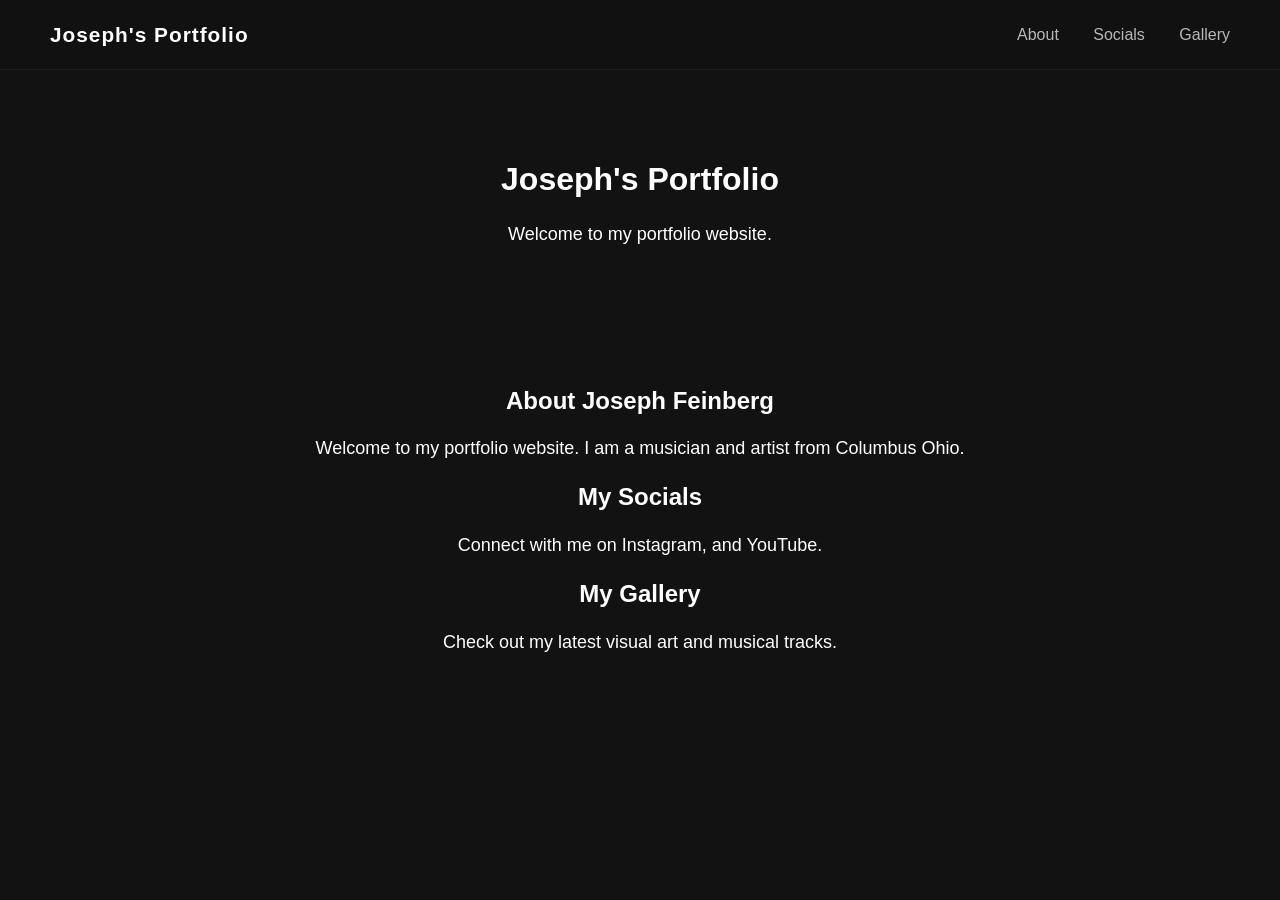
==== index.html @ b3c76bc2 "Add files via upload" ====
<!DOCTYPE html>
<html lang="en">
<head>
    <meta charset="UTF-8">
    <meta name="viewport" content="width=device-width, initial-scale=1.0">
    <title>Joseph's Portfolio</title>
    <style>
        html {
            scroll-behavior: smooth;
        }

        body {
            background-color: #121212;
            color: #ffffff;
            font-family: 'Segoe UI', Tahoma, Geneva, Verdana, sans-serif;
            margin: 0;
            padding: 40px;
            text-align: center;
        }

        h1 {color: #ffffff}
        p {font-size: 18px; line-height: 1.6;}
        
        .bg-video {
            position: fixed;
            top: 0;
            left: 0;
            width: 100%;
            height: 100%;
            object-fit: cover;
            z-index: -1;
        }
        .content {
            position: relative;
            z-index: 1;
            padding-top: 100px;
        }
        /*  NAVBAR CONTAINER */
        .navbar {
            position: fixed;            /* Keep it pinned to the top of the screen while scrolling */
            top: 0;
            left: 0;
            width: 100%;
            height: 70px;               /* Give the bar a consistent height */
            display: flex;
            justify-content: space-between; /* Pushes the logo to the left, links to the right */
            align-items: center;
            padding: 0 50px;            /* Adds space on the outer left/right edges */
            box-sizing: border-box;     /* Keeps the padding from throwing off the 100% width */
            z-index: 100;               /* Ensures it floats safely above everything (even your content) */
        /*  Frosted Glass Effect */
            background: rgba(18, 18, 18, 0.7); 
            backdrop-filter: blur(10px); 
            -webkit-backdrop-filter: blur(10px); /* For Safari compatibility */
            border-bottom: 1px solid rgba(255, 255, 255, 0.05); /* Subtle dividing line */
        }
        
        .logo {
            font-size: 1.3rem;
            font-weight: 700;
            letter-spacing: 1px;
            color: #ffffff;
            text-decoration: none; /* Removes the default link underline */
            transition: color 0.3s ease;
        }
        .logo:hover {
            color: #f57411; /* Turns red when hovered, signaling it is clickable! */
        }
        .nav-links a {
            color: rgba(255, 255, 255, 0.7); /* Slightly dimmed so hover stands out */
            text-decoration: none;
            font-weight: 500;
            margin-left: 30px;          /* Space between each link */
            font-size: 1rem;
            transition: all 0.3s ease;  /* Smooth hover transition */
            position: relative;
        }

        .nav-links a:hover {
            color: #ffd53e;             /* Hover accent color */
        }

        .nav-links a::after {
            content: '';
            position: absolute;
            width: 0;
            height: 2px;
            bottom: -5px;
            left: 0;
            background-color: #8a530f;
            transition: width 0.3s ease;
        }

        .nav-links a:hover::after {
            width: 100%;                /* Underline expands from left to right on hover! */
        }

        @media (max-width: 600px) {
            .navbar {
                padding: 0 20px;        /* Shrink padding on small screens */
            }
            .logo {
                font-size: 1.1rem;      /* Make logo slightly smaller */
            }
            .nav-links a {
                margin-left: 15px;      /* Bring links closer together */
                font-size: 0.9rem;
            }
        }
    </style>
</head>

<body>
  <video autoplay muted loop playsinline class="bg-video">
    <source src="Images/Background1.mp4" type="video/mp4">
    <source src="Images/Background1.mov" type="video/quicktime">
    Your browser does not support the video tag.
  </video>

  <header class="navbar">
    <div class="logo">Joseph's Portfolio</div>
    <nav class="nav-links">
        <a href="#About">About</a>
        <a href="#Socials">Socials</a>
        <a href="#Gallery">Gallery</a>
    </nav>
  </header>
  
  <div class="content">
      <h1>Joseph's Portfolio</h1>
      <p>Welcome to my portfolio website.</p>
  </div>
  
<div class="content" id="top">

    <!-- About Section -->
    <section id="About">
        <h2>About Joseph Feinberg</h2>
        <p>Welcome to my portfolio website. I am a musician and artist from Columbus Ohio.</p>
    </section>

    <!-- Socials Section -->
    <section id="Socials">
        <h2>My Socials</h2>
        <p>Connect with me on Instagram, and YouTube.</p>
        <!-- Your social links/icons will go here! -->
    </section>

    <!-- Gallery Section -->
    <section id="Gallery">
        <h2>My Gallery</h2>
        <p>Check out my latest visual art and musical tracks.</p>
        <!-- Your art grid and music players will go here! -->
    </section>

</div>

</body>
</html>
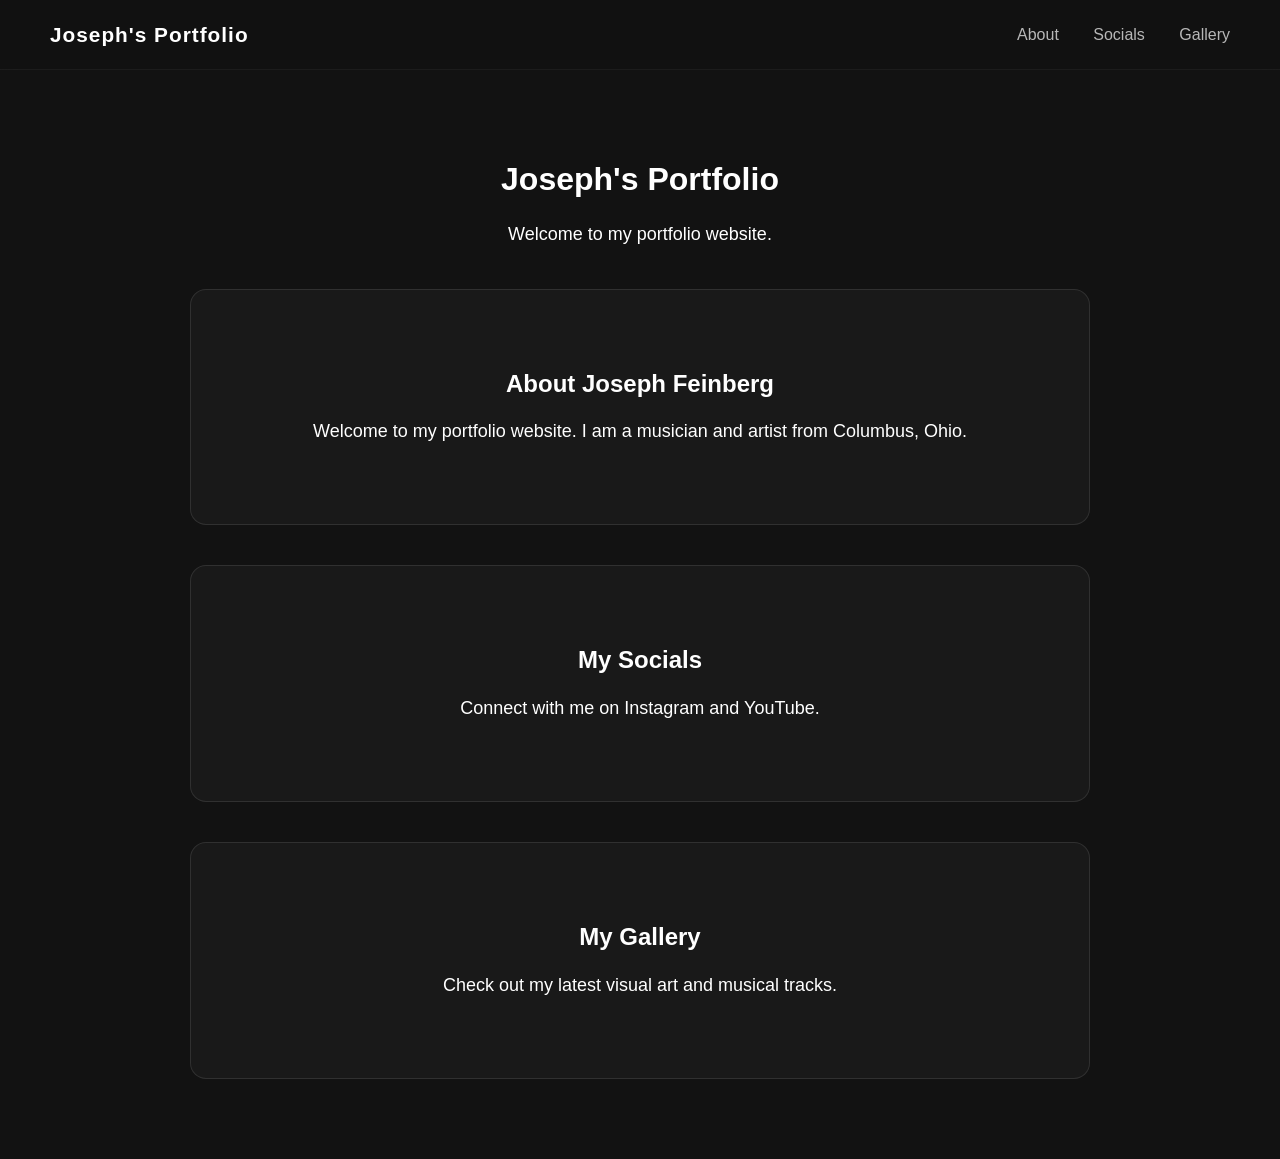
==== commit 738b09eb: "Add files via upload" ====
--- a/index.html
+++ b/index.html
@@ -4,11 +4,11 @@
     <meta charset="UTF-8">
     <meta name="viewport" content="width=device-width, initial-scale=1.0">
     <title>Joseph's Portfolio</title>
+    
+    <!--1. This pulls the styled navbar layout from your navbar.css file -->
+    <link rel="stylesheet" href="navbar.css">
+
     <style>
-        html {
-            scroll-behavior: smooth;
-        }
-
         body {
             background-color: #121212;
             color: #ffffff;
@@ -18,8 +18,8 @@
             text-align: center;
         }
 
-        h1 {color: #ffffff}
-        p {font-size: 18px; line-height: 1.6;}
+        h1 { color: #ffffff; }
+        p { font-size: 18px; line-height: 1.6; }
         
         .bg-video {
             position: fixed;
@@ -30,130 +30,68 @@
             object-fit: cover;
             z-index: -1;
         }
+
         .content {
             position: relative;
             z-index: 1;
-            padding-top: 100px;
-        }
-        /*  NAVBAR CONTAINER */
-        .navbar {
-            position: fixed;            /* Keep it pinned to the top of the screen while scrolling */
-            top: 0;
-            left: 0;
-            width: 100%;
-            height: 70px;               /* Give the bar a consistent height */
-            display: flex;
-            justify-content: space-between; /* Pushes the logo to the left, links to the right */
-            align-items: center;
-            padding: 0 50px;            /* Adds space on the outer left/right edges */
-            box-sizing: border-box;     /* Keeps the padding from throwing off the 100% width */
-            z-index: 100;               /* Ensures it floats safely above everything (even your content) */
-        /*  Frosted Glass Effect */
-            background: rgba(18, 18, 18, 0.7); 
-            backdrop-filter: blur(10px); 
-            -webkit-backdrop-filter: blur(10px); /* For Safari compatibility */
-            border-bottom: 1px solid rgba(255, 255, 255, 0.05); /* Subtle dividing line */
-        }
-        
-        .logo {
-            font-size: 1.3rem;
-            font-weight: 700;
-            letter-spacing: 1px;
-            color: #ffffff;
-            text-decoration: none; /* Removes the default link underline */
-            transition: color 0.3s ease;
-        }
-        .logo:hover {
-            color: #f57411; /* Turns red when hovered, signaling it is clickable! */
-        }
-        .nav-links a {
-            color: rgba(255, 255, 255, 0.7); /* Slightly dimmed so hover stands out */
-            text-decoration: none;
-            font-weight: 500;
-            margin-left: 30px;          /* Space between each link */
-            font-size: 1rem;
-            transition: all 0.3s ease;  /* Smooth hover transition */
-            position: relative;
+            padding-top: 100px; /* Gives the navbar breathing room */
+            max-width: 900px;
+            margin: 0 auto;
         }
 
-        .nav-links a:hover {
-            color: #ffd53e;             /* Hover accent color */
+        /* Styling for your section cards */
+        section {
+            padding: 60px 20px;
+            background: rgba(30, 30, 30, 0.6);
+            border-radius: 16px;
+            margin: 40px 0;
+            border: 1px solid rgba(255, 255, 255, 0.1);
         }
 
-        .nav-links a::after {
-            content: '';
-            position: absolute;
-            width: 0;
-            height: 2px;
-            bottom: -5px;
-            left: 0;
-            background-color: #8a530f;
-            transition: width 0.3s ease;
-        }
-
-        .nav-links a:hover::after {
-            width: 100%;                /* Underline expands from left to right on hover! */
-        }
-
-        @media (max-width: 600px) {
-            .navbar {
-                padding: 0 20px;        /* Shrink padding on small screens */
-            }
-            .logo {
-                font-size: 1.1rem;      /* Make logo slightly smaller */
-            }
-            .nav-links a {
-                margin-left: 15px;      /* Bring links closer together */
-                font-size: 0.9rem;
-            }
-        }
+        html { scroll-behavior: smooth; }
     </style>
 </head>
 
 <body>
-  <video autoplay muted loop playsinline class="bg-video">
-    <source src="Images/Background1.mp4" type="video/mp4">
-    <source src="Images/Background1.mov" type="video/quicktime">
-    Your browser does not support the video tag.
-  </video>
+    <video autoplay muted loop playsinline class="bg-video">
+        <source src="Images/Background1.mp4" type="video/mp4">
+        <source src="Images/Background1.mov" type="video/quicktime">
+        Your browser does not support the video tag.
+    </video>
 
-  <header class="navbar">
-    <div class="logo">Joseph's Portfolio</div>
-    <nav class="nav-links">
-        <a href="#About">About</a>
-        <a href="#Socials">Socials</a>
-        <a href="#Gallery">Gallery</a>
-    </nav>
-  </header>
+    <!-- 📍 The dynamic navbar placeholder -->
+    <div id="navbar-placeholder"></div>
+
+    <!-- 📝 Main Content Container (Opened Once) -->
+    <div class="content" id="top">
   
-  <div class="content">
-      <h1>Joseph's Portfolio</h1>
-      <p>Welcome to my portfolio website.</p>
+    <h1>Joseph's Portfolio</h1>
+    <p>Welcome to my portfolio website.</p>
+  
+      <!-- About Section (capitalized 'About' to match your navbar link!) -->
+      <section id="About">
+          <h2>About Joseph Feinberg</h2>
+          <p>Welcome to my portfolio website. I am a musician and artist from Columbus, Ohio.</p>
+      </section>
+
+      <!-- Socials Section (capitalized 'Socials' to match navbar link!) -->
+      <section id="Socials">
+          <h2>My Socials</h2>
+          <p>Connect with me on Instagram and YouTube.</p>
+          <!-- Your social links/icons will go here! -->
+      </section>
+
+      <!-- Gallery Section (capitalized 'Gallery' to match navbar link!) -->
+      <section id="Gallery">
+          <h2>My Gallery</h2>
+          <p>Check out my latest visual art and musical tracks.</p>
+          <!-- Your art grid and music players will go here! -->
+      </section>
+
   </div>
-  
-<div class="content" id="top">
 
-    <!-- About Section -->
-    <section id="About">
-        <h2>About Joseph Feinberg</h2>
-        <p>Welcome to my portfolio website. I am a musician and artist from Columbus Ohio.</p>
-    </section>
-
-    <!-- Socials Section -->
-    <section id="Socials">
-        <h2>My Socials</h2>
-        <p>Connect with me on Instagram, and YouTube.</p>
-        <!-- Your social links/icons will go here! -->
-    </section>
-
-    <!-- Gallery Section -->
-    <section id="Gallery">
-        <h2>My Gallery</h2>
-        <p>Check out my latest visual art and musical tracks.</p>
-        <!-- Your art grid and music players will go here! -->
-    </section>
-
-</div>
+    <!-- 🚀 JavaScript to pull in your navbar -->
+    <script src="navbar.js"></script>
 
 </body>
 </html>
--- a/navbar.css
+++ b/navbar.css
@@ -0,0 +1,71 @@
+.navbar {
+            position: fixed;            /* Keep it pinned to the top of the screen while scrolling */
+            top: 0;
+            left: 0;
+            width: 100%;
+            height: 70px;               /* Give the bar a consistent height */
+            display: flex;
+            justify-content: space-between; /* Pushes the logo to the left, links to the right */
+            align-items: center;
+            padding: 0 50px;            /* Adds space on the outer left/right edges */
+            box-sizing: border-box;     /* Keeps the padding from throwing off the 100% width */
+            z-index: 100;               /* Ensures it floats safely above everything (even your content) */
+        /*  Frosted Glass Effect */
+            background: rgba(18, 18, 18, 0.7); 
+            backdrop-filter: blur(10px); 
+            -webkit-backdrop-filter: blur(10px); /* For Safari compatibility */
+            border-bottom: 1px solid rgba(255, 255, 255, 0.05); /* Subtle dividing line */
+        }
+        
+        .logo {
+            font-size: 1.3rem;
+            font-weight: 700;
+            letter-spacing: 1px;
+            color: #ffffff;
+            text-decoration: none; /* Removes the default link underline */
+            transition: color 0.3s ease;
+        }
+        .logo:hover {
+            color: #f57411; /* Turns red when hovered, signaling it is clickable! */
+        }
+        .nav-links a {
+            color: rgba(255, 255, 255, 0.7); /* Slightly dimmed so hover stands out */
+            text-decoration: none;
+            font-weight: 500;
+            margin-left: 30px;          /* Space between each link */
+            font-size: 1rem;
+            transition: all 0.3s ease;  /* Smooth hover transition */
+            position: relative;
+        }
+
+        .nav-links a:hover {
+            color: #ffd53e;             /* Hover accent color */
+        }
+
+        .nav-links a::after {
+            content: '';
+            position: absolute;
+            width: 0;
+            height: 2px;
+            bottom: -5px;
+            left: 0;
+            background-color: #8a530f;
+            transition: width 0.3s ease;
+        }
+
+        .nav-links a:hover::after {
+            width: 100%;                /* Underline expands from left to right on hover! */
+        }
+
+        @media (max-width: 600px) {
+            .navbar {
+                padding: 0 20px;        /* Shrink padding on small screens */
+            }
+            .logo {
+                font-size: 1.1rem;      /* Make logo slightly smaller */
+            }
+            .nav-links a {
+                margin-left: 15px;      /* Bring links closer together */
+                font-size: 0.9rem;
+            }
+        }
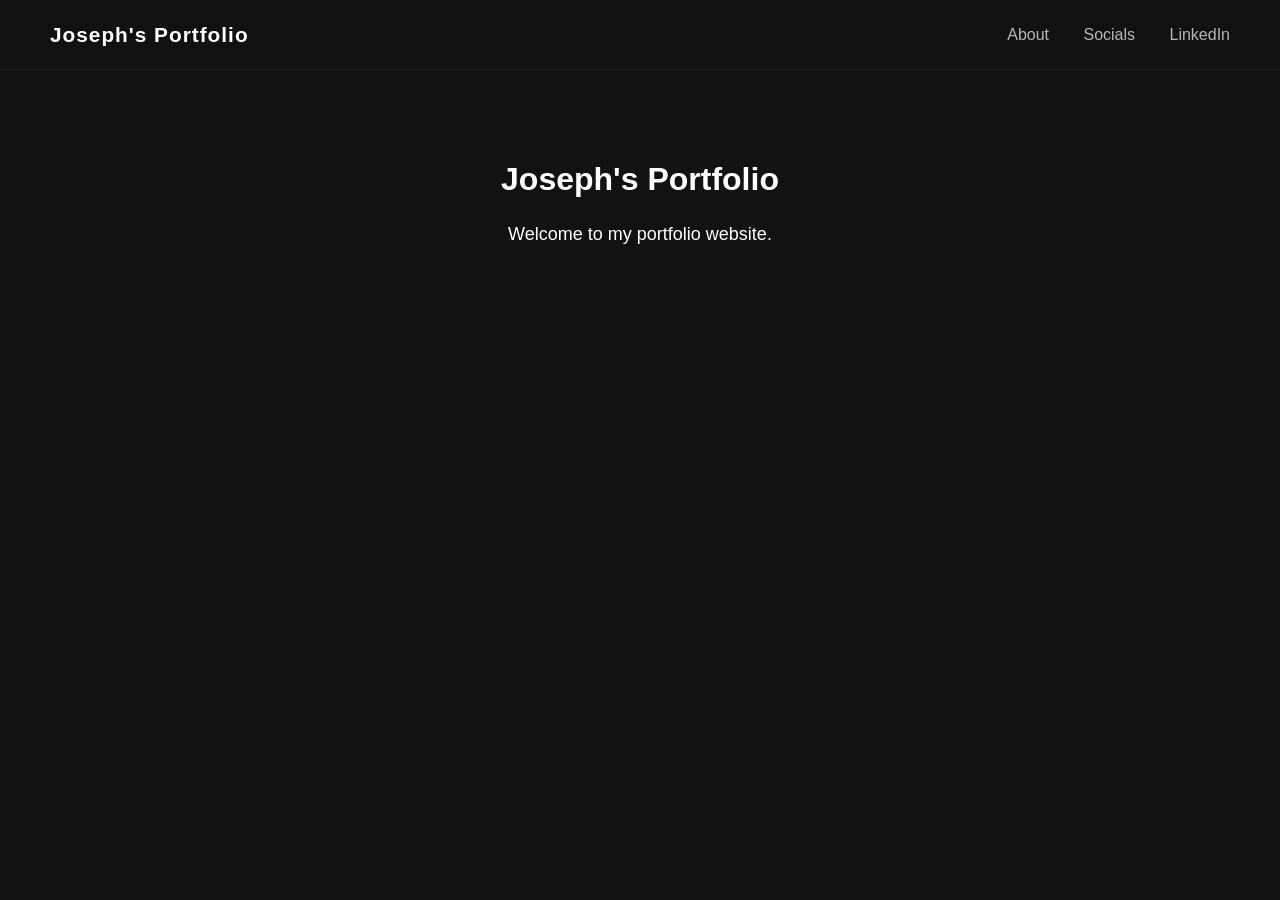
==== commit 6d2c85b3: "Add files via upload" ====
--- a/index.html
+++ b/index.html
@@ -67,26 +67,6 @@
   
     <h1>Joseph's Portfolio</h1>
     <p>Welcome to my portfolio website.</p>
-  
-      <!-- About Section (capitalized 'About' to match your navbar link!) -->
-      <section id="About">
-          <h2>About Joseph Feinberg</h2>
-          <p>Welcome to my portfolio website. I am a musician and artist from Columbus, Ohio.</p>
-      </section>
-
-      <!-- Socials Section (capitalized 'Socials' to match navbar link!) -->
-      <section id="Socials">
-          <h2>My Socials</h2>
-          <p>Connect with me on Instagram and YouTube.</p>
-          <!-- Your social links/icons will go here! -->
-      </section>
-
-      <!-- Gallery Section (capitalized 'Gallery' to match navbar link!) -->
-      <section id="Gallery">
-          <h2>My Gallery</h2>
-          <p>Check out my latest visual art and musical tracks.</p>
-          <!-- Your art grid and music players will go here! -->
-      </section>
 
   </div>
 
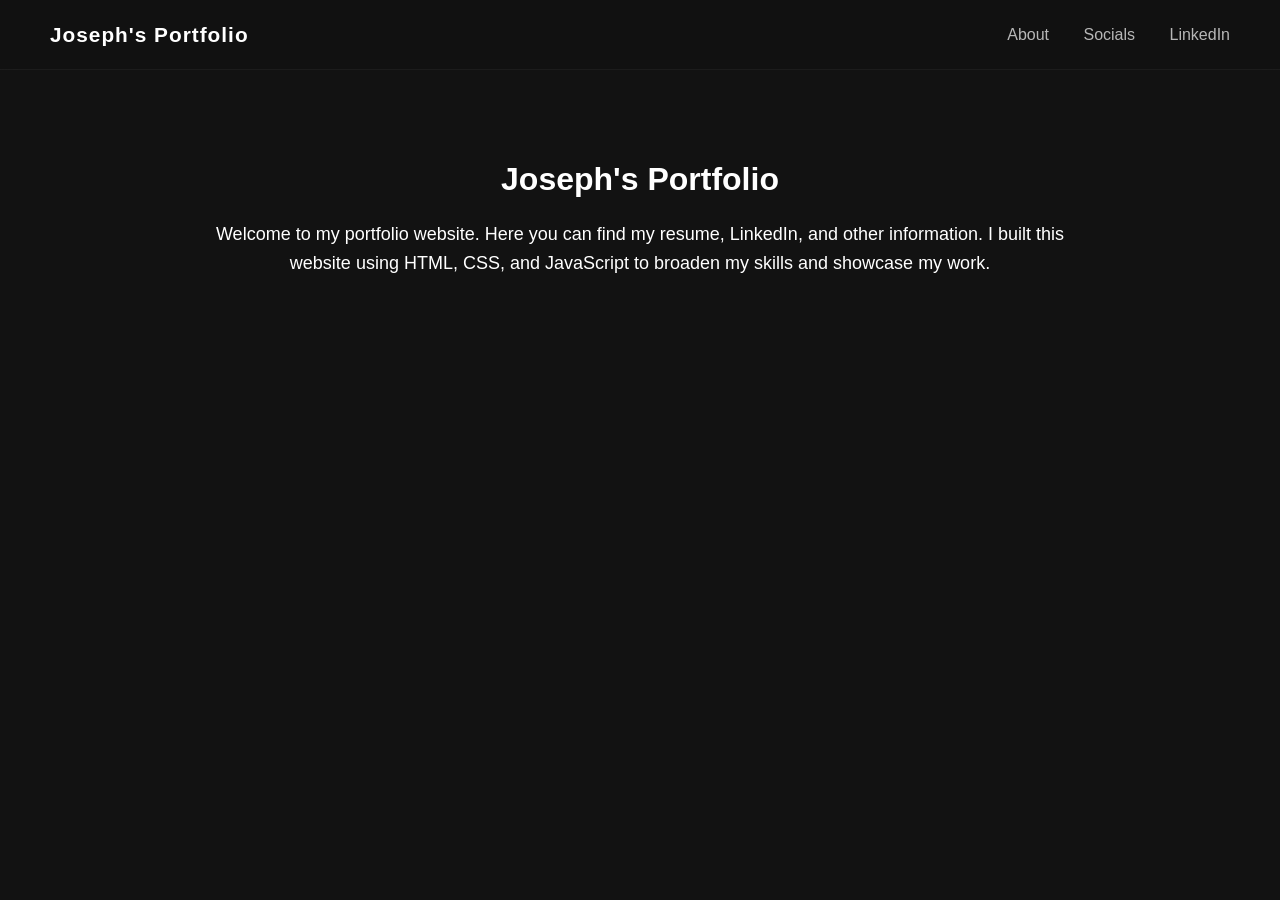
==== commit b9895675: "Add files via upload" ====
--- a/index.html
+++ b/index.html
@@ -66,7 +66,8 @@
     <div class="content" id="top">
   
     <h1>Joseph's Portfolio</h1>
-    <p>Welcome to my portfolio website.</p>
+    <p>Welcome to my portfolio website. Here you can find my resume, LinkedIn, and other information. 
+       I built this website using HTML, CSS, and JavaScript to broaden my skills and showcase my work.</p>
 
   </div>
 
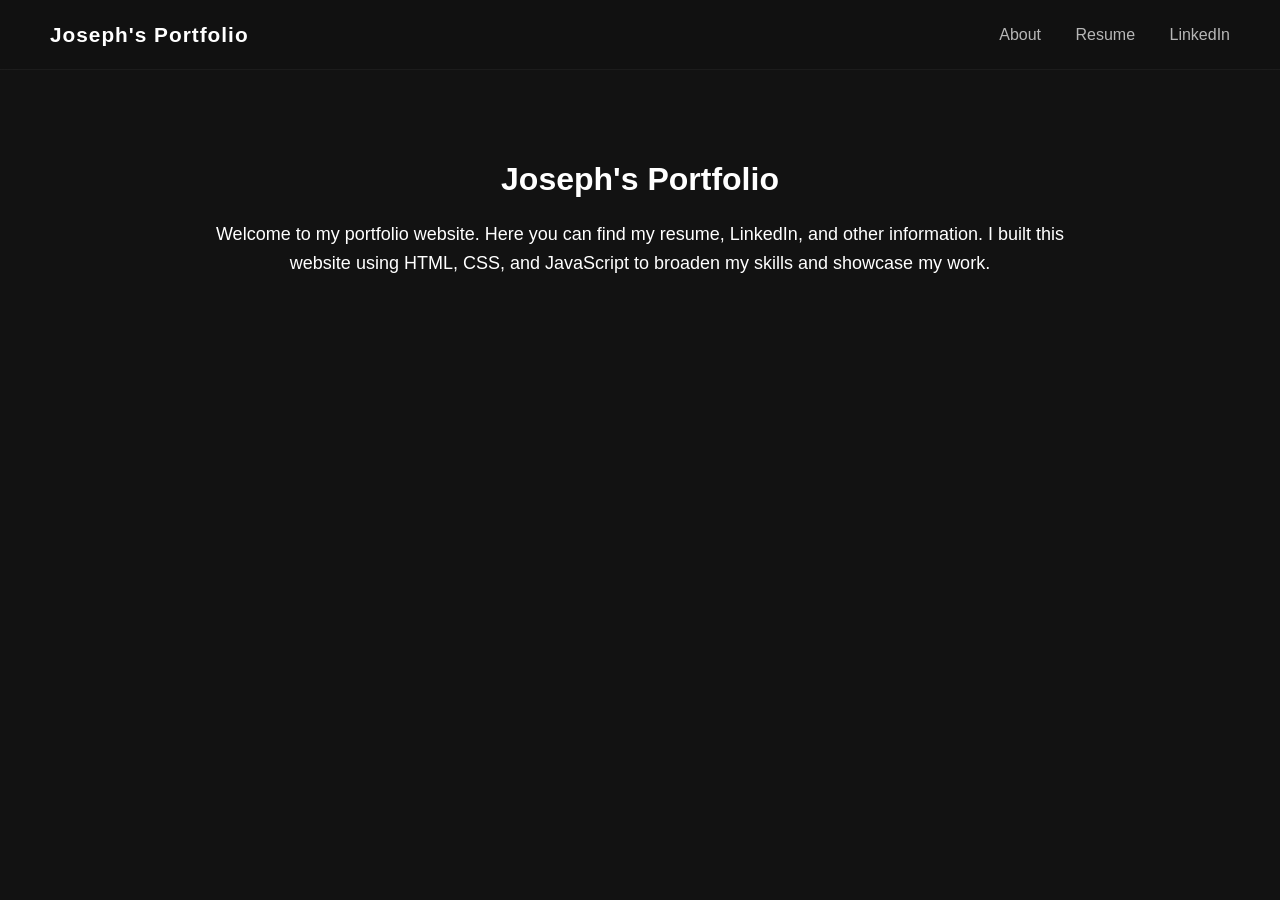
==== commit cf0beae4: "Add files via upload" ====
--- a/index.html
+++ b/index.html
@@ -7,7 +7,9 @@
     
     <!--1. This pulls the styled navbar layout from your navbar.css file -->
     <link rel="stylesheet" href="navbar.css">
-
+    <!-- 🎨 Load the sprite styling in your <head> -->
+    <link rel="stylesheet" href="sprite.css">
+    
     <style>
         body {
             background-color: #121212;
@@ -52,6 +54,8 @@
     </style>
 </head>
 
+
+
 <body>
     <video autoplay muted loop playsinline class="bg-video">
         <source src="Images/Background1.mp4" type="video/mp4">
@@ -65,14 +69,21 @@
     <!-- 📝 Main Content Container (Opened Once) -->
     <div class="content" id="top">
   
-    <h1>Joseph's Portfolio</h1>
-    <p>Welcome to my portfolio website. Here you can find my resume, LinkedIn, and other information. 
+<!-- 🌟 Added the ID here so it can be clicked to trigger the sprite! -->
+      <h1 id="portfolio-title" style="cursor: pointer;">Joseph's Portfolio</h1>    <p>Welcome to my portfolio website. Here you can find my resume, LinkedIn, and other information. 
        I built this website using HTML, CSS, and JavaScript to broaden my skills and showcase my work.</p>
 
   </div>
 
+
+    <div id="sprite-character" class="sprite-container"></div>
+
+
+
     <!-- 🚀 JavaScript to pull in your navbar -->
     <script src="navbar.js"></script>
-
+    <!-- 🏃‍♂️ Load the sprite logic at the bottom of your <body> -->
+    <script src="sprite.js"></script>
+    
 </body>
 </html>
--- a/sprite.css
+++ b/sprite.css
@@ -0,0 +1,35 @@
+.sprite-container {
+  position: fixed;
+  bottom: 01px;          
+  left: -250px;          /* Hidden off-screen (adjusted for the 200px frame width) */
+  width: 200px;          /* 🌟 Width of ONE single frame (1200px / 6) */
+  height: 200px;         /* 🌟 Height of ONE single frame */
+  background-image: url('Images/spritesheet.png'); 
+  background-repeat: no-repeat;
+  background-size: 1200px 200px; /* 🌟 Stretches the 1000px sheet to 1200px so each frame is exactly 200px */
+  z-index: 999;          
+  pointer-events: none;  
+  image-rendering: pixelated;   /* Keeps the pixel art edges razor-sharp when scaled */
+}
+
+/* 🔄 The "Flipbook" Animation */
+@keyframes playSprite {
+  from { background-position: 0px 0px; }
+  to { background-position: -1200px 0px; } /* 🌟 Shift by the scaled width */
+}
+
+/* 🎥 Class added by JS to trigger the actual animations */
+.sprite-container.walking {
+  animation: playSprite 0.8s steps(6) infinite, 
+             walkAcross 5s linear forwards; 
+}
+
+/* ➡️ The path from left to right */
+@keyframes walkAcross {
+  0% {
+    left: -250px;
+  }
+  100% {
+    left: 100vw; /* Walk completely off the right side of the screen */
+  }
+}
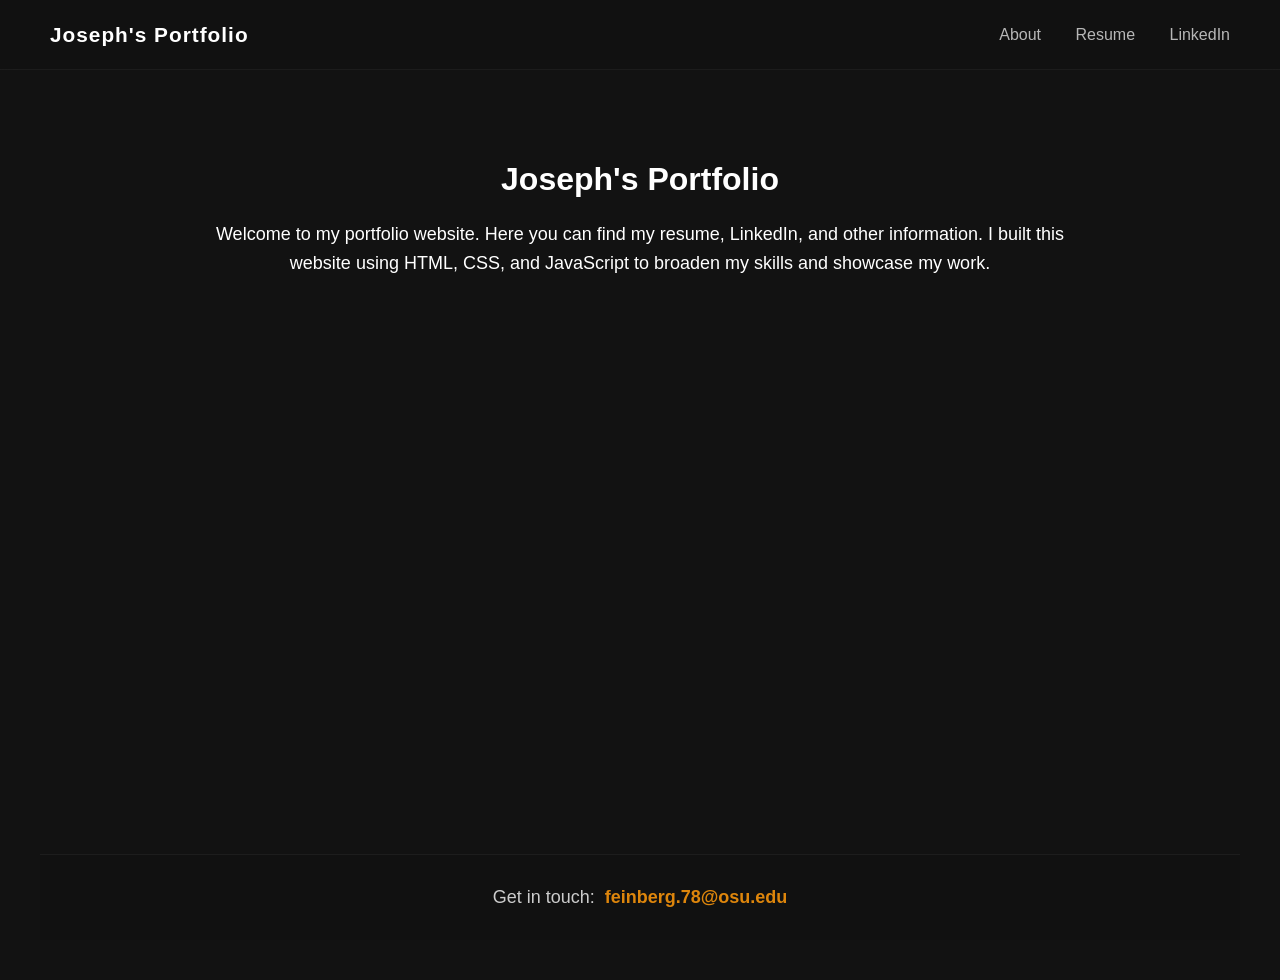
==== commit b3d37d1f: "Add files via upload" ====
--- a/index.html
+++ b/index.html
@@ -79,7 +79,7 @@
     <div id="sprite-character" class="sprite-container"></div>
 
 
-
+    <div id="footer-placeholder"></div>
     <!-- 🚀 JavaScript to pull in your navbar -->
     <script src="navbar.js"></script>
     <!-- 🏃‍♂️ Load the sprite logic at the bottom of your <body> -->
--- a/navbar.css
+++ b/navbar.css
@@ -68,4 +68,58 @@
                 margin-left: 15px;      /* Bring links closer together */
                 font-size: 0.9rem;
             }
+        }
+
+        /* ==========================================================================
+        ✉️ Dynamic Contact Footer Bar Styling
+        ========================================================================== */
+        /* 1. Force the page to always be at least full screen height */
+        html, body {
+            height: 100%;
+            margin: 0;
+        }
+
+        body {
+            display: flex;
+            flex-direction: column;
+            min-height: 100vh;
+        }
+
+        /* 2. Pushes the footer to the bottom of the screen if content is short */
+        .content {
+            flex: 1 0 auto; 
+            position: relative;
+            z-index: 1;
+            padding-top: 100px; /* Space so content doesn't hide under the fixed top navbar */
+        }
+
+        /* 3. The Footer itself (sitting naturally at the very bottom) */
+        .contact-bar {
+            flex-shrink: 0; /* Prevents the footer from squishing */
+            width: 100%;
+            background: rgba(18, 18, 18, 0.9); /* Solid dark background to block out bg-video cleanly */
+            backdrop-filter: blur(10px);
+            -webkit-backdrop-filter: blur(10px);
+            border-top: 1px solid rgba(255, 255, 255, 0.05); /* Matching top navbar's subtle line */
+            padding: 10px 0;
+            text-align: center;
+            font-size: 0.95rem;
+            color: #cccccc;
+            position: relative;
+            z-index: 2;
+            box-sizing: border-box;
+        }
+
+        .email-link {
+            color: #de860c; 
+            text-decoration: none;
+            font-weight: 600;
+            margin-left: 5px;
+            transition: color 0.2s ease, text-shadow 0.2s ease;
+        }
+
+        .email-link:hover {
+            color: #ff8b3e;
+            text-shadow: 0 0 8px rgba(254, 139, 62, 0.4);
+            text-decoration: underline;
         }
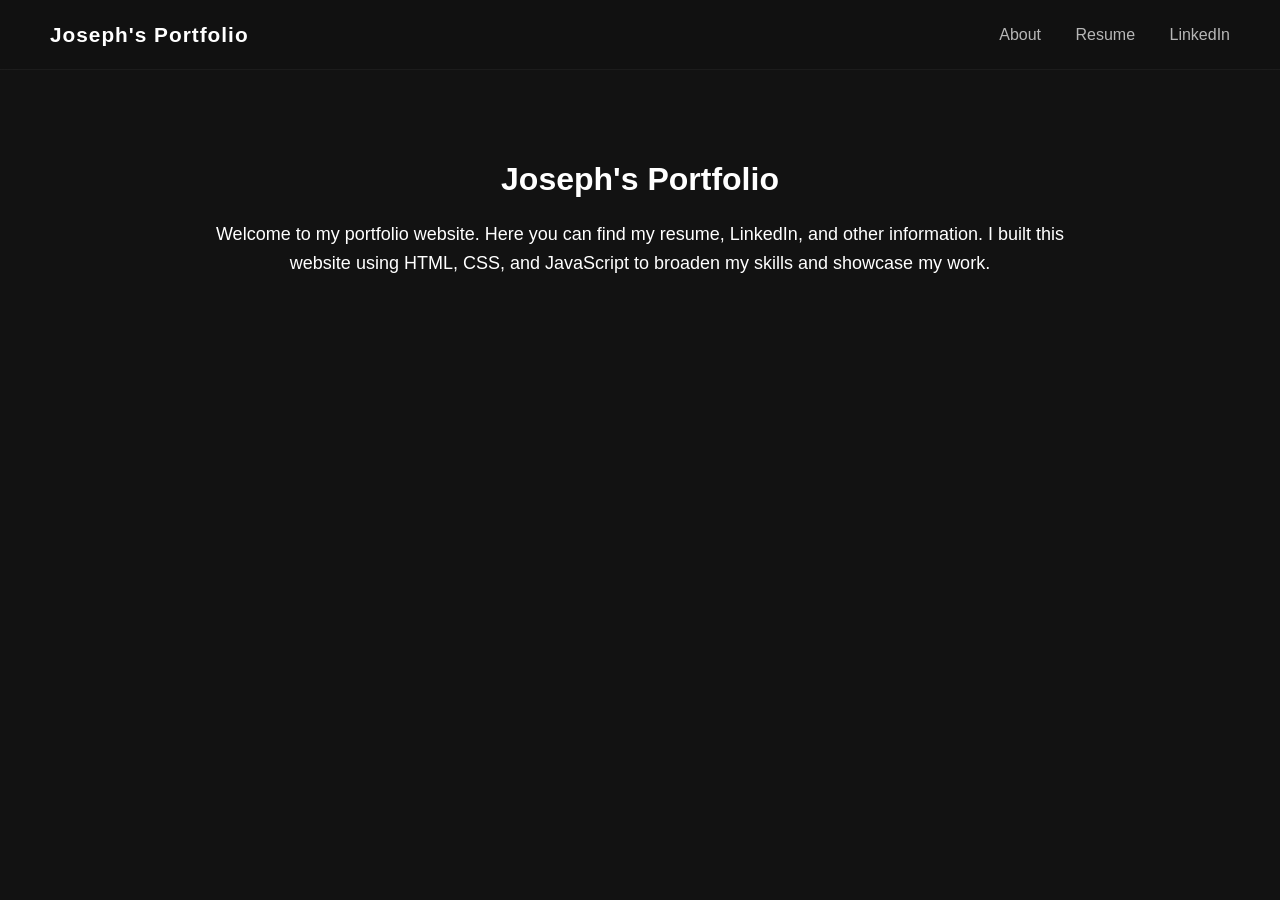
==== commit 1fa49a69: "Add files via upload" ====
--- a/index.html
+++ b/index.html
@@ -79,7 +79,7 @@
     <div id="sprite-character" class="sprite-container"></div>
 
 
-    <div id="footer-placeholder"></div>
+
     <!-- 🚀 JavaScript to pull in your navbar -->
     <script src="navbar.js"></script>
     <!-- 🏃‍♂️ Load the sprite logic at the bottom of your <body> -->
--- a/navbar.css
+++ b/navbar.css
@@ -68,58 +68,4 @@
                 margin-left: 15px;      /* Bring links closer together */
                 font-size: 0.9rem;
             }
-        }
-
-        /* ==========================================================================
-        ✉️ Dynamic Contact Footer Bar Styling
-        ========================================================================== */
-        /* 1. Force the page to always be at least full screen height */
-        html, body {
-            height: 100%;
-            margin: 0;
-        }
-
-        body {
-            display: flex;
-            flex-direction: column;
-            min-height: 100vh;
-        }
-
-        /* 2. Pushes the footer to the bottom of the screen if content is short */
-        .content {
-            flex: 1 0 auto; 
-            position: relative;
-            z-index: 1;
-            padding-top: 100px; /* Space so content doesn't hide under the fixed top navbar */
-        }
-
-        /* 3. The Footer itself (sitting naturally at the very bottom) */
-        .contact-bar {
-            flex-shrink: 0; /* Prevents the footer from squishing */
-            width: 100%;
-            background: rgba(18, 18, 18, 0.9); /* Solid dark background to block out bg-video cleanly */
-            backdrop-filter: blur(10px);
-            -webkit-backdrop-filter: blur(10px);
-            border-top: 1px solid rgba(255, 255, 255, 0.05); /* Matching top navbar's subtle line */
-            padding: 10px 0;
-            text-align: center;
-            font-size: 0.95rem;
-            color: #cccccc;
-            position: relative;
-            z-index: 2;
-            box-sizing: border-box;
-        }
-
-        .email-link {
-            color: #de860c; 
-            text-decoration: none;
-            font-weight: 600;
-            margin-left: 5px;
-            transition: color 0.2s ease, text-shadow 0.2s ease;
-        }
-
-        .email-link:hover {
-            color: #ff8b3e;
-            text-shadow: 0 0 8px rgba(254, 139, 62, 0.4);
-            text-decoration: underline;
         }
